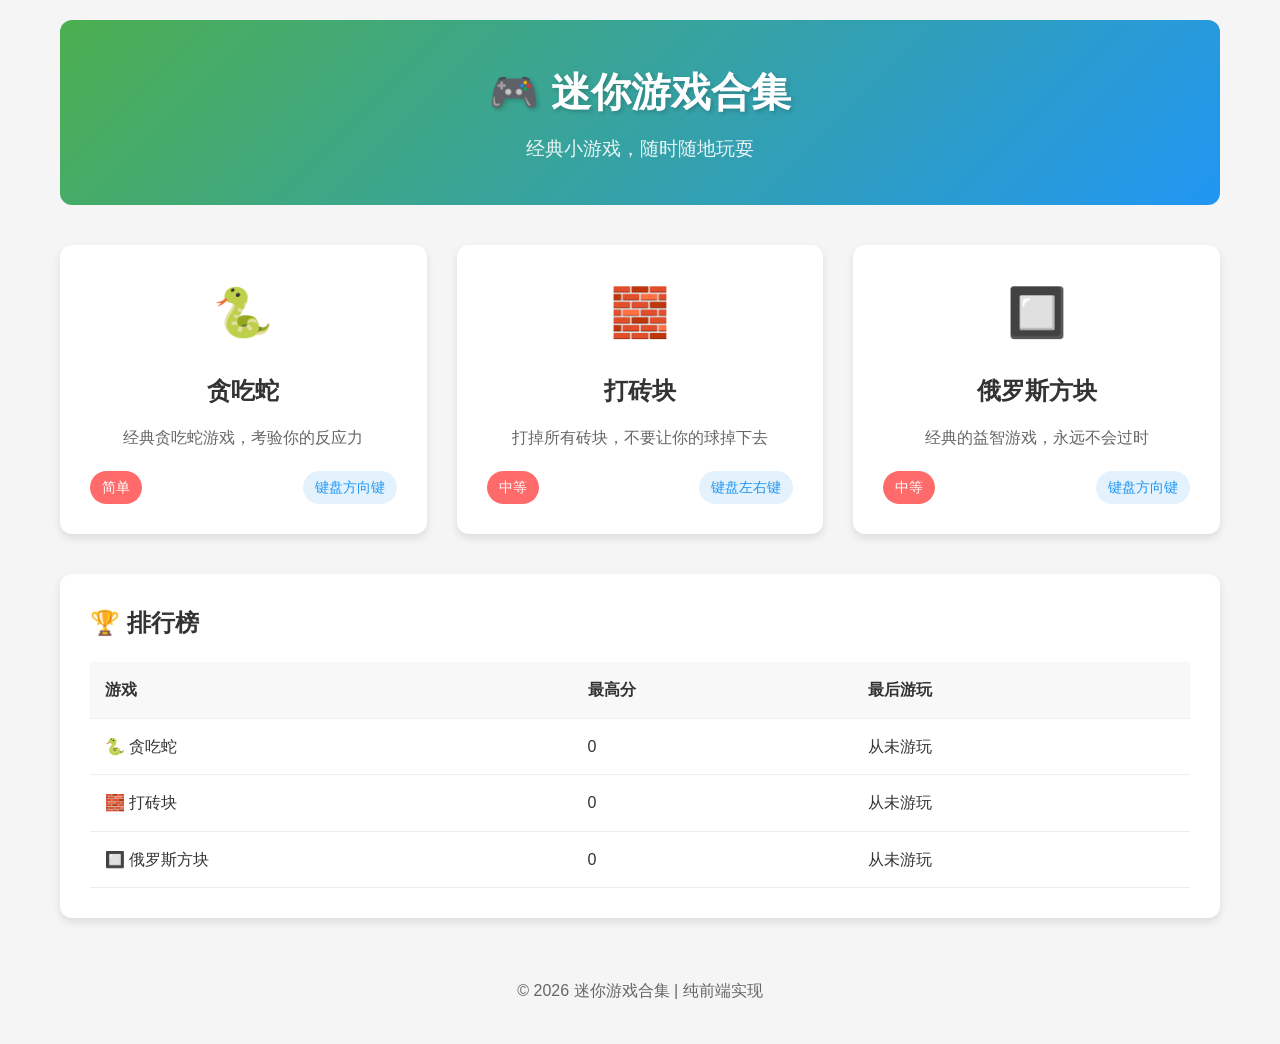
==== index.html @ 8b31611c "first commit" ====
<!DOCTYPE html>
<html lang="zh-CN">
<head>
    <meta charset="UTF-8">
    <meta name="viewport" content="width=device-width, initial-scale=1.0">
    <title>迷你游戏合集</title>
    <link rel="stylesheet" href="css/style.css">
</head>
<body>
    <div class="container">
        <header>
            <h1>🎮 迷你游戏合集</h1>
            <p>经典小游戏，随时随地玩耍</p>
        </header>

        <main>
            <div class="games-grid">
                <div class="game-card" onclick="window.location.href='games/snake.html'">
                    <div class="game-icon">🐍</div>
                    <h3>贪吃蛇</h3>
                    <p>经典贪吃蛇游戏，考验你的反应力</p>
                    <div class="game-meta">
                        <span class="difficulty">简单</span>
                        <span class="controls">键盘方向键</span>
                    </div>
                </div>

                <div class="game-card" onclick="window.location.href='games/brick.html'">
                    <div class="game-icon">🧱</div>
                    <h3>打砖块</h3>
                    <p>打掉所有砖块，不要让你的球掉下去</p>
                    <div class="game-meta">
                        <span class="difficulty">中等</span>
                        <span class="controls">键盘左右键</span>
                    </div>
                </div>

                <div class="game-card" onclick="window.location.href='games/tetris.html'">
                    <div class="game-icon">🔲</div>
                    <h3>俄罗斯方块</h3>
                    <p>经典的益智游戏，永远不会过时</p>
                    <div class="game-meta">
                        <span class="difficulty">中等</span>
                        <span class="controls">键盘方向键</span>
                    </div>
                </div>
            </div>

            <div class="stats-section">
                <h2>🏆 排行榜</h2>
                <div id="leaderboard">
                    <div class="leaderboard-loading">加载中...</div>
                </div>
            </div>
        </main>

        <footer>
            <p>&copy; 2026 迷你游戏合集 | 纯前端实现</p>
        </footer>
    </div>

    <script src="js/storage.js"></script>
    <script>
        // 加载排行榜
        function loadLeaderboard() {
            const leaderboardHTML = `
                <table class="leaderboard-table">
                    <thead>
                        <tr>
                            <th>游戏</th>
                            <th>最高分</th>
                            <th>最后游玩</th>
                        </tr>
                    </thead>
                    <tbody id="leaderboardBody">
                    </tbody>
                </table>
            `;
            
            document.getElementById('leaderboard').innerHTML = leaderboardHTML;
            
            // 获取所有游戏的最高分
            const games = ['snake', 'brick', 'tetris'];
            const tbody = document.getElementById('leaderboardBody');
            
            games.forEach(game => {
                const maxScore = localStorage.getItem(`game_${game}_maxScore`) || 0;
                const lastPlayed = localStorage.getItem(`game_${game}_lastPlayed`);
                
                let lastPlayedText = '从未游玩';
                if (lastPlayed) {
                    const date = new Date(parseInt(lastPlayed));
                    if (!isNaN(date.getTime())) {
                        lastPlayedText = date.toLocaleDateString();
                    }
                }
                
                const row = document.createElement('tr');
                row.innerHTML = `
                    <td>${getGameName(game)}</td>
                    <td>${maxScore}</td>
                    <td>${lastPlayedText}</td>
                `;
                tbody.appendChild(row);
            });
        }
        
        function getGameName(game) {
            const names = {
                'snake': '🐍 贪吃蛇',
                'brick': '🧱 打砖块',
                'tetris': '🔲 俄罗斯方块'
            };
            return names[game] || game;
        }
        
        // 页面加载完成后显示排行榜
        window.addEventListener('load', loadLeaderboard);
    </script>
</body>
</html>
---- css/style.css ----
/* 主样式文件 - 游戏合集主页 */

:root {
    --primary-color: #4CAF50;
    --secondary-color: #2196F3;
    --accent-color: #ff6b6b;
    --bg-color: #f5f5f5;
    --text-color: #333;
    --card-shadow: 0 4px 8px rgba(0,0,0,0.1);
    --hover-shadow: 0 8px 16px rgba(0,0,0,0.15);
}

* {
    margin: 0;
    padding: 0;
    box-sizing: border-box;
}

body {
    font-family: -apple-system, BlinkMacSystemFont, 'Segoe UI', Roboto, sans-serif;
    background-color: var(--bg-color);
    color: var(--text-color);
    line-height: 1.6;
}

.container {
    max-width: 1200px;
    margin: 0 auto;
    padding: 20px;
}

header {
    text-align: center;
    padding: 40px 20px;
    background: linear-gradient(135deg, var(--primary-color), var(--secondary-color));
    color: white;
    border-radius: 12px;
    margin-bottom: 40px;
}

header h1 {
    font-size: 2.5rem;
    margin-bottom: 10px;
    text-shadow: 2px 2px 4px rgba(0,0,0,0.2);
}

header p {
    font-size: 1.2rem;
    opacity: 0.9;
}

.games-grid {
    display: grid;
    grid-template-columns: repeat(auto-fit, minmax(300px, 1fr));
    gap: 30px;
    margin-bottom: 40px;
}

.game-card {
    background: white;
    border-radius: 12px;
    padding: 30px;
    box-shadow: var(--card-shadow);
    cursor: pointer;
    transition: all 0.3s ease;
    text-align: center;
}

.game-card:hover {
    transform: translateY(-5px);
    box-shadow: var(--hover-shadow);
}

.game-icon {
    font-size: 3rem;
    margin-bottom: 20px;
}

.game-card h3 {
    font-size: 1.5rem;
    margin-bottom: 15px;
    color: var(--text-color);
}

.game-card p {
    color: #666;
    margin-bottom: 20px;
}

.game-meta {
    display: flex;
    justify-content: space-between;
    align-items: center;
}

.difficulty {
    background: var(--accent-color);
    color: white;
    padding: 5px 12px;
    border-radius: 20px;
    font-size: 0.9rem;
}

.controls {
    background: #e3f2fd;
    color: var(--secondary-color);
    padding: 5px 12px;
    border-radius: 20px;
    font-size: 0.9rem;
}

.stats-section {
    background: white;
    border-radius: 12px;
    padding: 30px;
    box-shadow: var(--card-shadow);
}

.stats-section h2 {
    margin-bottom: 20px;
    color: var(--text-color);
}

.leaderboard-table {
    width: 100%;
    border-collapse: collapse;
}

.leaderboard-table th,
.leaderboard-table td {
    padding: 15px;
    text-align: left;
    border-bottom: 1px solid #eee;
}

.leaderboard-table th {
    background-color: #f8f8f8;
    font-weight: 600;
}

footer {
    text-align: center;
    margin-top: 40px;
    padding: 20px;
    color: #666;
}

@media (max-width: 768px) {
    header h1 {
        font-size: 2rem;
    }
    
    .games-grid {
        grid-template-columns: 1fr;
        gap: 20px;
    }
    
    .game-meta {
        flex-direction: column;
        gap: 10px;
    }
}
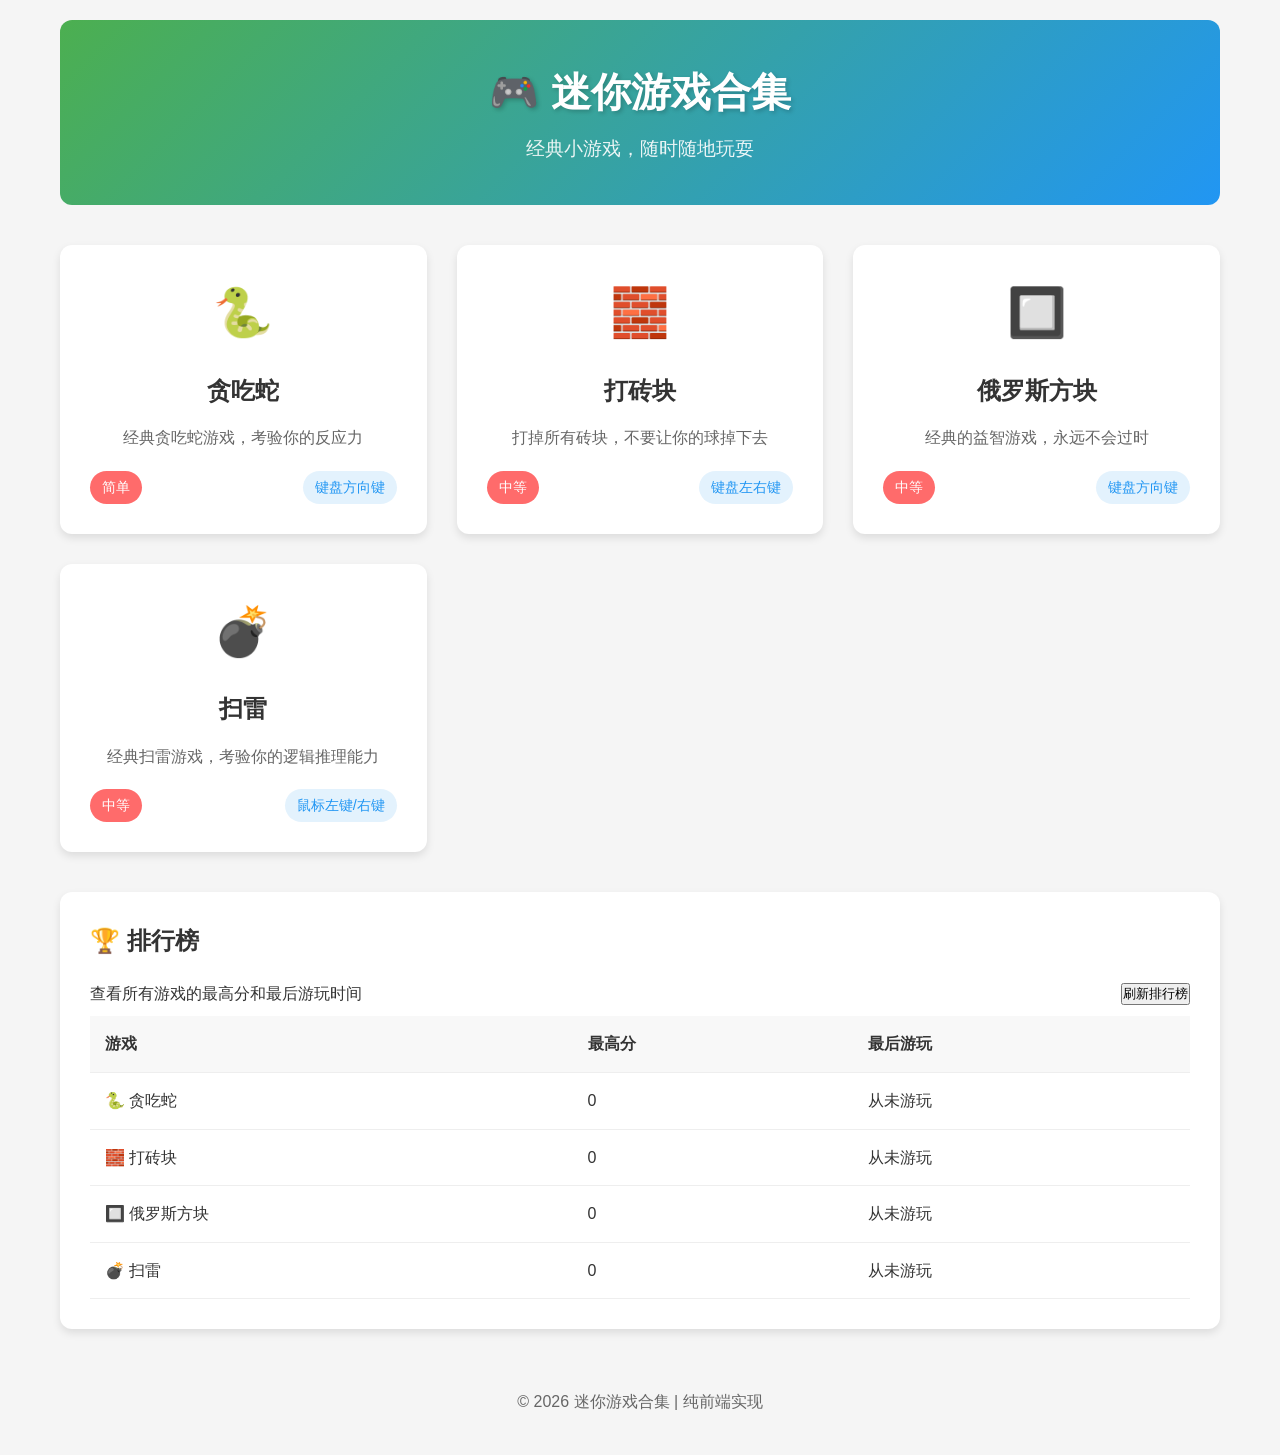
==== commit 491e9398: "create&update minesweeper game" ====
--- a/index.html
+++ b/index.html
@@ -44,10 +44,24 @@
                         <span class="controls">键盘方向键</span>
                     </div>
                 </div>
+
+                <div class="game-card" onclick="window.location.href='games/minesweeper.html'">
+                    <div class="game-icon">💣</div>
+                    <h3>扫雷</h3>
+                    <p>经典扫雷游戏，考验你的逻辑推理能力</p>
+                    <div class="game-meta">
+                        <span class="difficulty">中等</span>
+                        <span class="controls">鼠标左键/右键</span>
+                    </div>
+                </div>
             </div>
 
             <div class="stats-section">
                 <h2>🏆 排行榜</h2>
+                <div style="display: flex; justify-content: space-between; align-items: center; margin-bottom: 10px;">
+                    <span>查看所有游戏的最高分和最后游玩时间</span>
+                    <button class="btn btn-secondary" onclick="loadLeaderboard()">刷新排行榜</button>
+                </div>
                 <div id="leaderboard">
                     <div class="leaderboard-loading">加载中...</div>
                 </div>
@@ -80,7 +94,7 @@
             document.getElementById('leaderboard').innerHTML = leaderboardHTML;
             
             // 获取所有游戏的最高分
-            const games = ['snake', 'brick', 'tetris'];
+            const games = ['snake', 'brick', 'tetris', 'minesweeper'];
             const tbody = document.getElementById('leaderboardBody');
             
             games.forEach(game => {
@@ -89,9 +103,16 @@
                 
                 let lastPlayedText = '从未游玩';
                 if (lastPlayed) {
-                    const date = new Date(parseInt(lastPlayed));
-                    if (!isNaN(date.getTime())) {
-                        lastPlayedText = date.toLocaleDateString();
+                    try {
+                        const timestamp = parseInt(lastPlayed);
+                        if (!isNaN(timestamp)) {
+                            const date = new Date(timestamp);
+                            if (!isNaN(date.getTime())) {
+                                lastPlayedText = date.toLocaleDateString();
+                            }
+                        }
+                    } catch (e) {
+                        console.error('解析最后游玩时间失败:', e);
                     }
                 }
                 
@@ -109,7 +130,8 @@
             const names = {
                 'snake': '🐍 贪吃蛇',
                 'brick': '🧱 打砖块',
-                'tetris': '🔲 俄罗斯方块'
+                'tetris': '🔲 俄罗斯方块',
+                'minesweeper': '💣 扫雷'
             };
             return names[game] || game;
         }
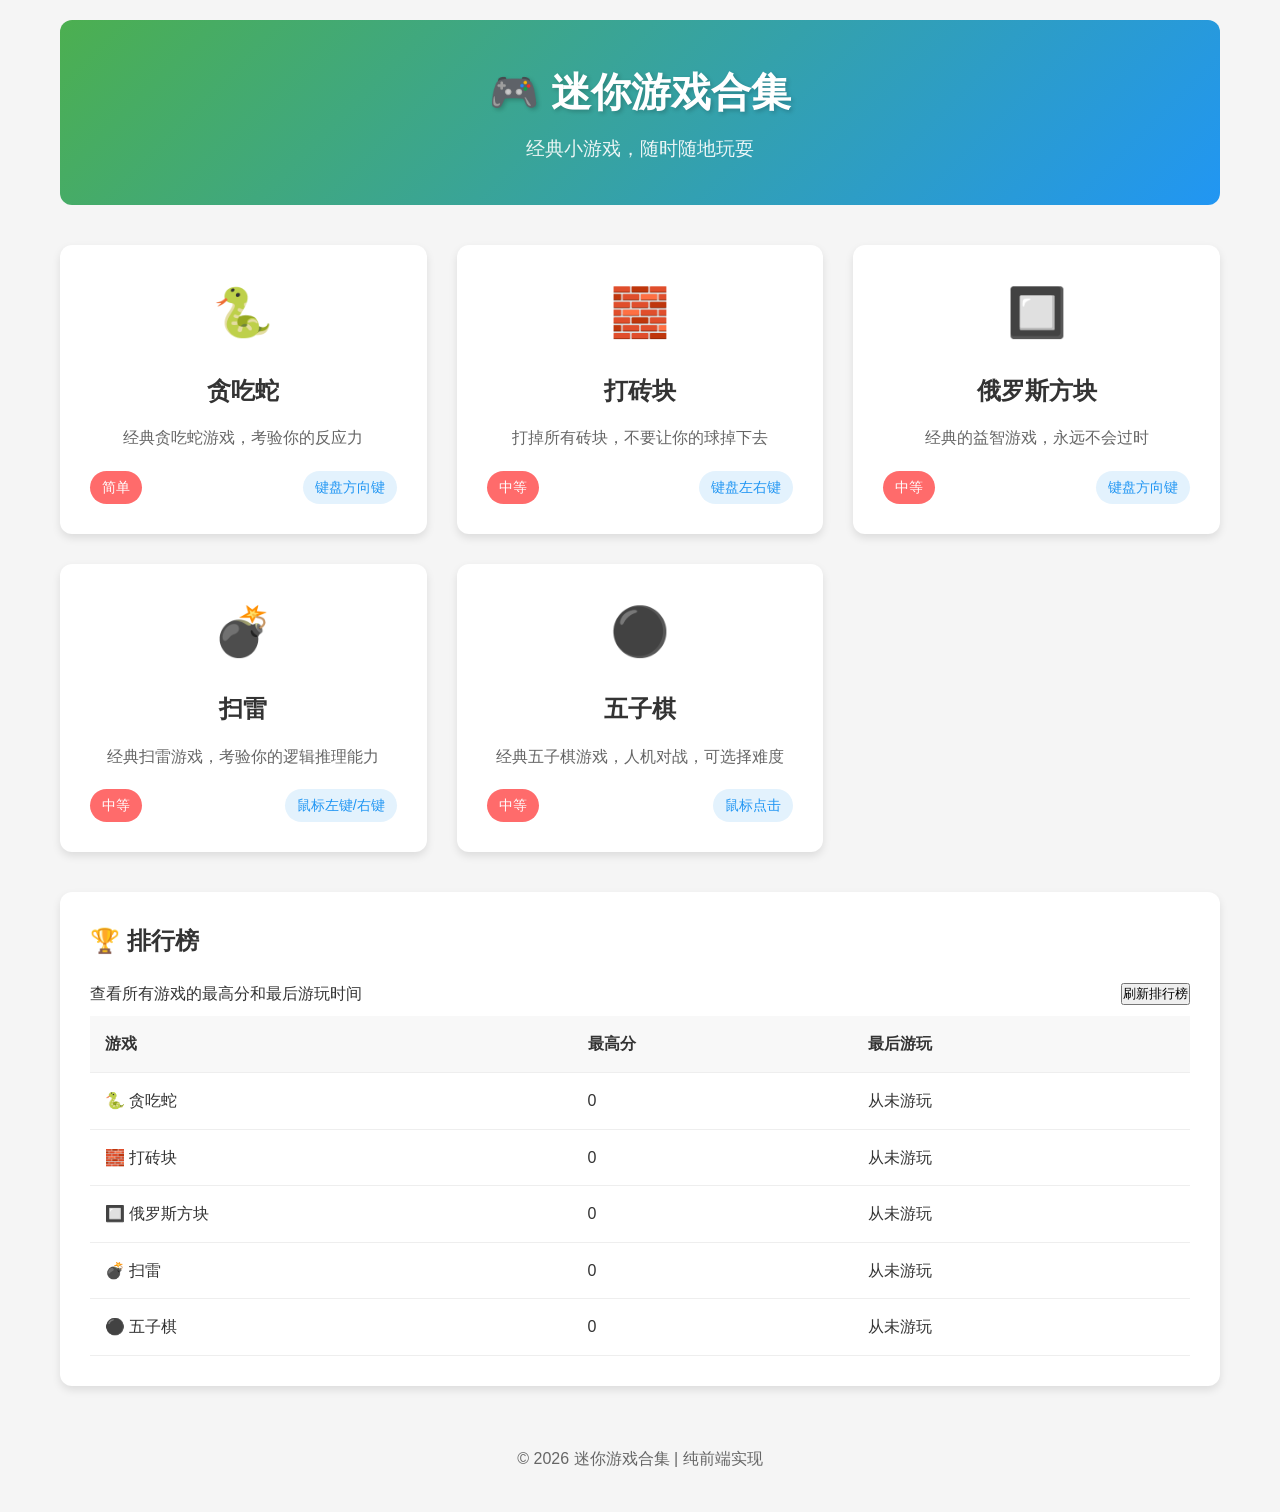
==== commit afabe801: "create gomoku.js" ====
--- a/index.html
+++ b/index.html
@@ -54,6 +54,16 @@
                         <span class="controls">鼠标左键/右键</span>
                     </div>
                 </div>
+
+                <div class="game-card" onclick="window.location.href='games/gomoku.html'">
+                    <div class="game-icon">⚫</div>
+                    <h3>五子棋</h3>
+                    <p>经典五子棋游戏，人机对战，可选择难度</p>
+                    <div class="game-meta">
+                        <span class="difficulty">中等</span>
+                        <span class="controls">鼠标点击</span>
+                    </div>
+                </div>
             </div>
 
             <div class="stats-section">
@@ -94,7 +104,7 @@
             document.getElementById('leaderboard').innerHTML = leaderboardHTML;
             
             // 获取所有游戏的最高分
-            const games = ['snake', 'brick', 'tetris', 'minesweeper'];
+            const games = ['snake', 'brick', 'tetris', 'minesweeper', 'gomoku'];
             const tbody = document.getElementById('leaderboardBody');
             
             games.forEach(game => {
@@ -131,7 +141,8 @@
                 'snake': '🐍 贪吃蛇',
                 'brick': '🧱 打砖块',
                 'tetris': '🔲 俄罗斯方块',
-                'minesweeper': '💣 扫雷'
+                'minesweeper': '💣 扫雷',
+                'gomoku': '⚫ 五子棋'
             };
             return names[game] || game;
         }
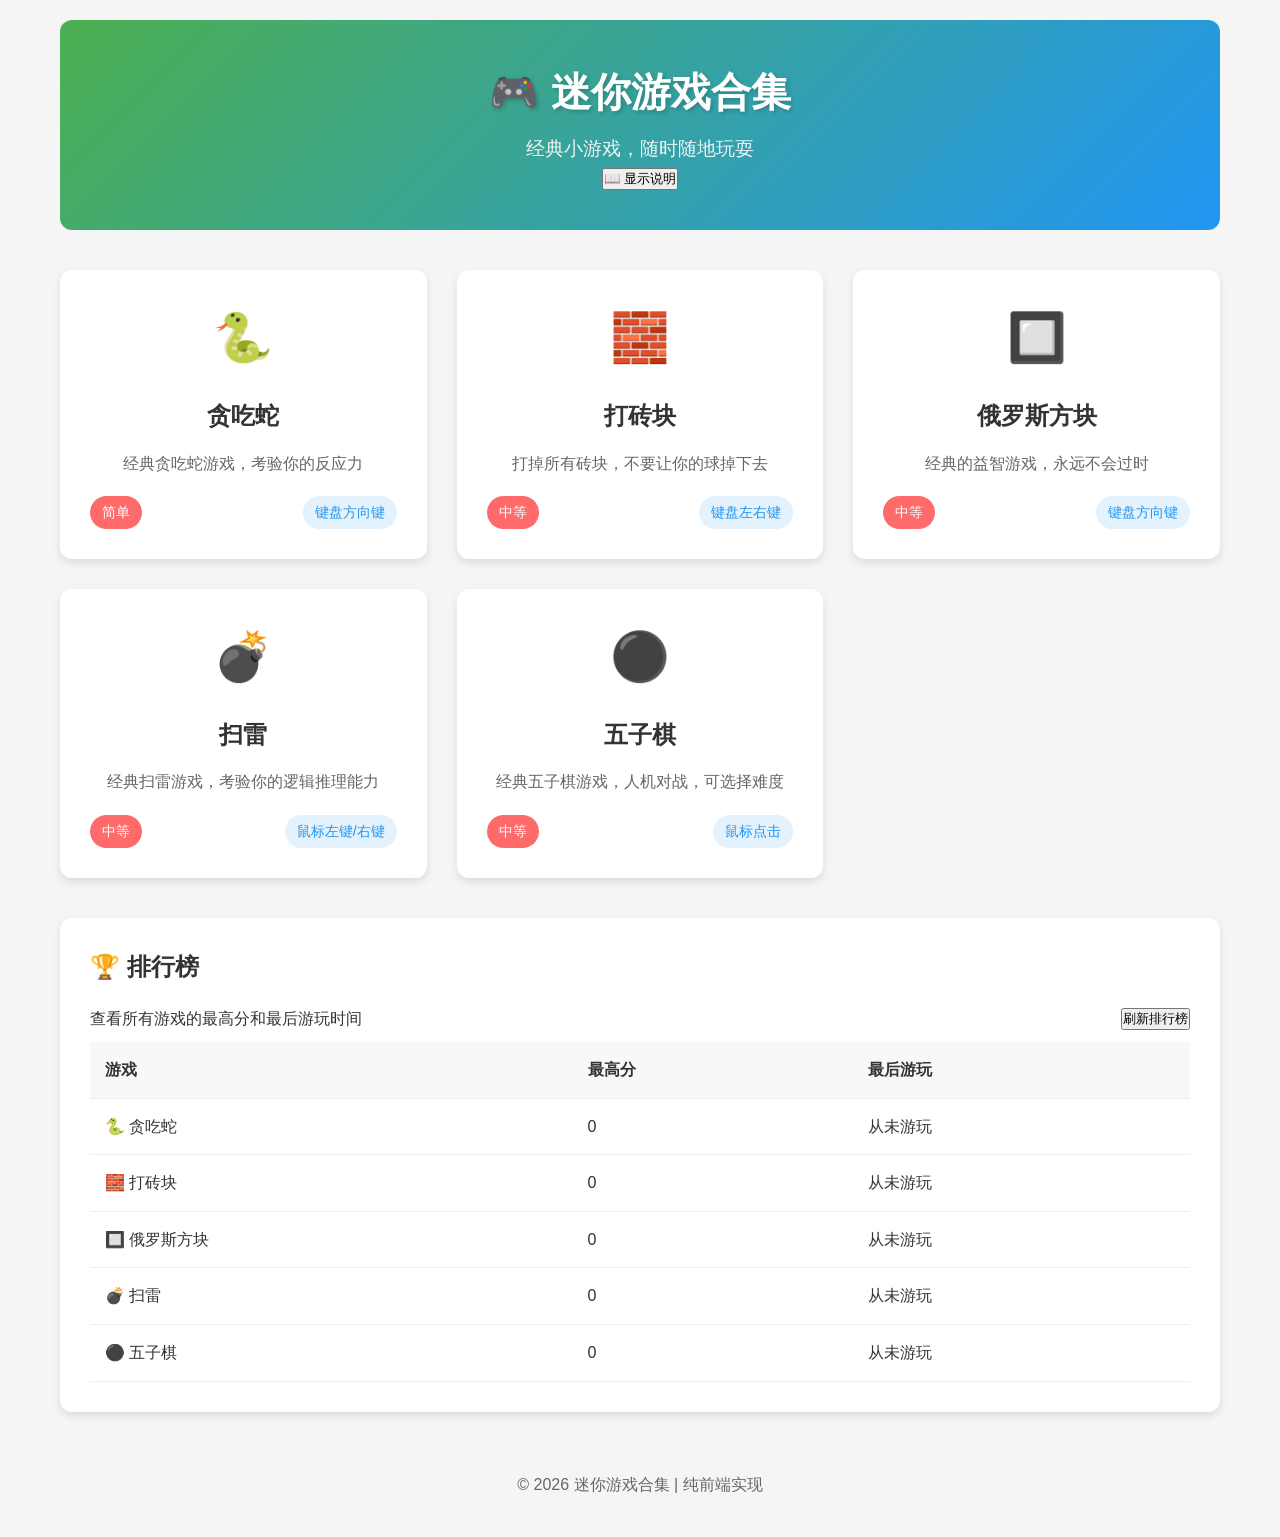
==== commit abebcf58: "add: 新增游戏说明按钮" ====
--- a/index.html
+++ b/index.html
@@ -11,6 +11,7 @@
         <header>
             <h1>🎮 迷你游戏合集</h1>
             <p>经典小游戏，随时随地玩耍</p>
+            <button class="btn btn-primary" onclick="showReadme()">📖 显示说明</button>
         </header>
 
         <main>
@@ -82,6 +83,93 @@
             <p>&copy; 2026 迷你游戏合集 | 纯前端实现</p>
         </footer>
     </div>
+
+    <!-- README 模态框 -->
+    <div id="readme-modal" class="modal">
+        <div class="modal-content">
+            <span class="close" onclick="closeReadme()">&times;</span>
+            <h2>📖 游戏说明</h2>
+            <div id="readme-content" class="readme-content">
+                加载中...
+            </div>
+        </div>
+    </div>
+
+    <style>
+        /* 模态框样式 */
+        .modal {
+            display: none;
+            position: fixed;
+            z-index: 1000;
+            left: 0;
+            top: 0;
+            width: 100%;
+            height: 100%;
+            overflow: auto;
+            background-color: rgba(0,0,0,0.4);
+        }
+        
+        .modal-content {
+            background-color: #fefefe;
+            margin: 5% auto;
+            padding: 20px;
+            border: 1px solid #888;
+            width: 80%;
+            max-width: 800px;
+            max-height: 80vh;
+            overflow-y: auto;
+            border-radius: 10px;
+            box-shadow: 0 4px 8px rgba(0,0,0,0.2);
+        }
+        
+        .close {
+            color: #aaa;
+            float: right;
+            font-size: 28px;
+            font-weight: bold;
+            cursor: pointer;
+        }
+        
+        .close:hover,
+        .close:focus {
+            color: black;
+            text-decoration: none;
+        }
+        
+        .readme-content {
+            margin-top: 20px;
+            line-height: 1.6;
+        }
+        
+        .readme-content h2 {
+            margin-top: 20px;
+            margin-bottom: 10px;
+        }
+        
+        .readme-content h3 {
+            margin-top: 15px;
+            margin-bottom: 8px;
+        }
+        
+        .readme-content ul, .readme-content ol {
+            margin-left: 20px;
+            margin-bottom: 15px;
+        }
+        
+        .readme-content code {
+            background-color: #f4f4f4;
+            padding: 2px 4px;
+            border-radius: 3px;
+        }
+        
+        .readme-content pre {
+            background-color: #f4f4f4;
+            padding: 10px;
+            border-radius: 5px;
+            overflow-x: auto;
+            margin-bottom: 15px;
+        }
+    </style>
 
     <script src="js/storage.js"></script>
     <script>
@@ -149,6 +237,64 @@
         
         // 页面加载完成后显示排行榜
         window.addEventListener('load', loadLeaderboard);
+        
+        // 显示 README 模态框
+        function showReadme() {
+            const modal = document.getElementById('readme-modal');
+            const content = document.getElementById('readme-content');
+            
+            modal.style.display = 'block';
+            content.innerHTML = '加载中...';
+            
+            // 加载 README.md 文件
+            fetch('README.md')
+                .then(response => {
+                    if (!response.ok) {
+                        throw new Error('Network response was not ok');
+                    }
+                    return response.text();
+                })
+                .then(text => {
+                    // 简单的 Markdown 到 HTML 转换
+                    const html = markdownToHtml(text);
+                    content.innerHTML = html;
+                })
+                .catch(error => {
+                    content.innerHTML = `<p>加载失败: ${error.message}</p><p>请直接查看项目根目录下的 README.md 文件。</p>`;
+                    console.error('Error loading README:', error);
+                });
+        }
+        
+        // 关闭 README 模态框
+        function closeReadme() {
+            const modal = document.getElementById('readme-modal');
+            modal.style.display = 'none';
+        }
+        
+        // 简单的 Markdown 到 HTML 转换
+        function markdownToHtml(markdown) {
+            return markdown
+                .replace(/^# (.*$)/gim, '<h2>$1</h2>')
+                .replace(/^## (.*$)/gim, '<h3>$1</h3>')
+                .replace(/^### (.*$)/gim, '<h4>$1</h4>')
+                .replace(/\*\*(.*?)\*\*/gim, '<strong>$1</strong>')
+                .replace(/\*(.*?)\*/gim, '<em>$1</em>')
+                .replace(/`(.*?)`/gim, '<code>$1</code>')
+                .replace(/```([\s\S]*?)```/gim, '<pre>$1</pre>')
+                .replace(/^- (.*$)/gim, '<li>$1</li>')
+                .replace(/(<li>.*<\/li>)/s, '<ul>$1</ul>')
+                .replace(/^\d+\. (.*$)/gim, '<li>$1</li>')
+                .replace(/(<li>.*<\/li>)/s, '<ol>$1</ol>')
+                .replace(/^\s*$\n/gim, '<br>');
+        }
+        
+        // 点击模态框外部关闭
+        window.onclick = function(event) {
+            const modal = document.getElementById('readme-modal');
+            if (event.target == modal) {
+                modal.style.display = 'none';
+            }
+        }
     </script>
 </body>
 </html>
